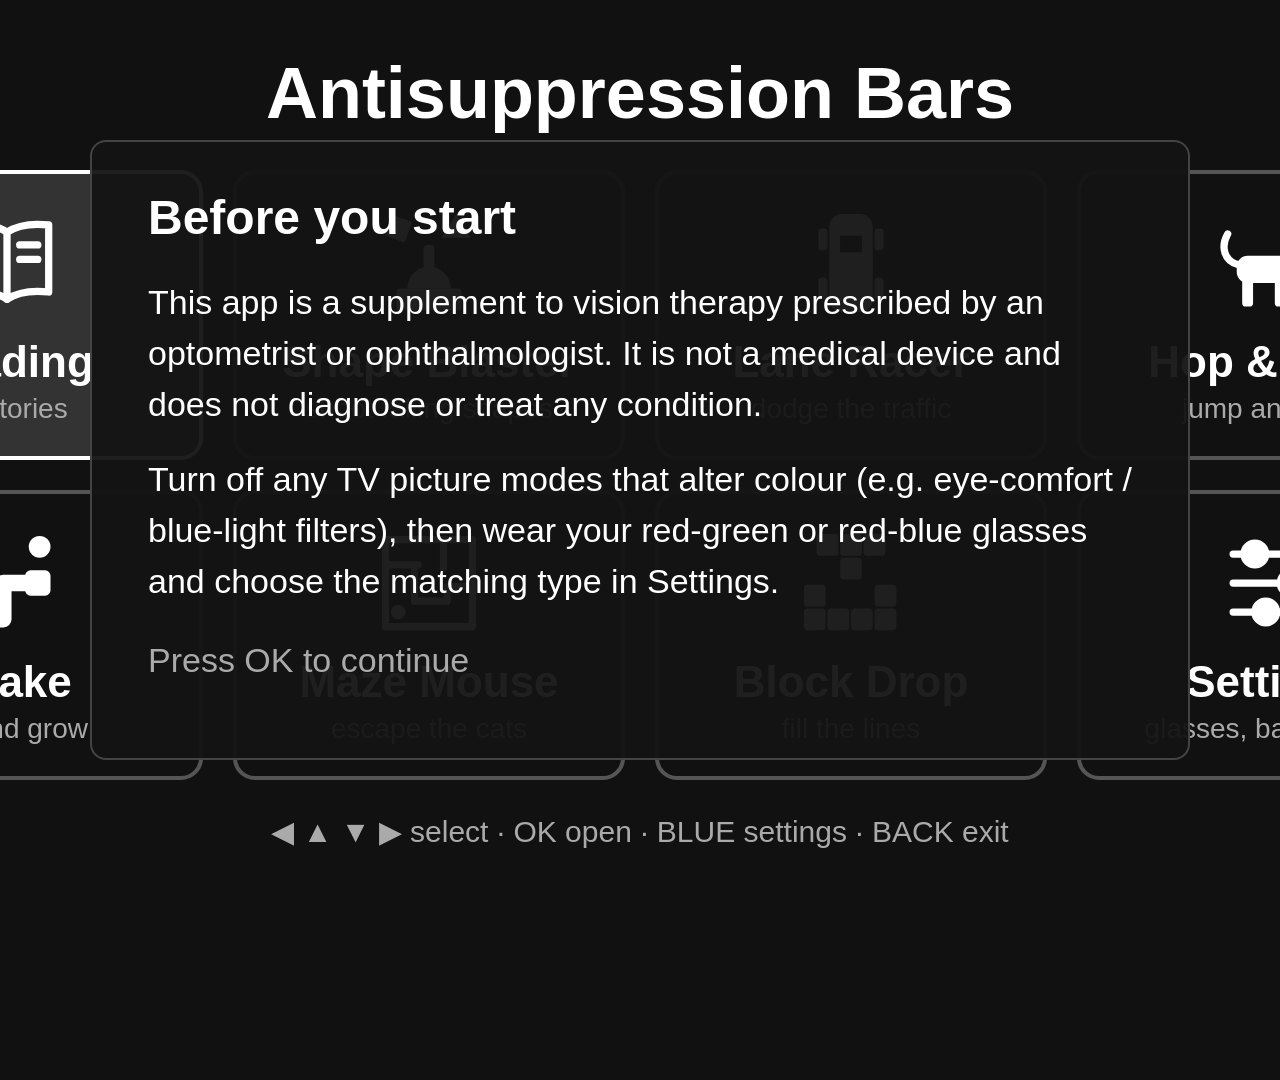
==== index.html @ 63d4d126 "Reference bar colours, colour picker and colour test - Default bars use the reference reading-bar co" ====
<!doctype html>
<html lang="en">
<head>
  <meta charset="utf-8">
  <title>Antisuppression Bars</title>
  <link rel="stylesheet" href="css/app.css">
</head>
<body>
  <!-- Home menu -->
  <section id="menu" class="screen">
    <h1 class="title">Antisuppression Bars</h1>
    <ul id="menu-list"></ul>
    <p class="hint">◀ ▲ ▼ ▶ select · OK open · BLUE settings · BACK exit</p>
  </section>

  <!-- Reading content shown under the bars -->
  <main id="reader" class="screen hidden">
    <article id="text"></article>
  </main>

  <!-- Games render here, under the bars -->
  <canvas id="game" class="screen hidden" width="1920" height="1080"></canvas>
  <p id="game-hint" class="hidden"></p>

  <!-- Colour test & picker -->
  <section id="calib" class="screen hidden"></section>

  <!-- Red/green bar overlay (always on top of content) -->
  <div id="bars" aria-hidden="true"></div>

  <!-- Settings panel -->
  <section id="panel" class="hidden">
    <h1>Settings</h1>
    <ul id="settings"></ul>
    <p class="hint">▲▼ select · ◀▶ change · OK / BACK close</p>
  </section>

  <!-- First-run disclaimer -->
  <section id="disclaimer" class="hidden">
    <h1>Before you start</h1>
    <p>This app is a supplement to vision therapy prescribed by an optometrist or
      ophthalmologist. It is not a medical device and does not diagnose or treat any condition.</p>
    <p>Turn off any TV picture modes that alter colour (e.g. eye-comfort / blue-light filters),
      then wear your red-green or red-blue glasses and choose the matching type in Settings.</p>
    <p class="hint">Press OK to continue</p>
  </section>

  <script src="js/settings.js"></script>
  <script src="js/bars.js"></script>
  <script src="js/stories.js"></script>
  <script src="js/sound.js"></script>
  <script src="js/games/engine.js"></script>
  <script src="js/games/blaster.js"></script>
  <script src="js/games/racer.js"></script>
  <script src="js/games/runner.js"></script>
  <script src="js/games/snake.js"></script>
  <script src="js/games/maze.js"></script>
  <script src="js/games/blocks.js"></script>
  <script src="js/menu-art.js"></script>
  <script src="js/calibrate.js"></script>
  <script src="js/app.js"></script>
</body>
</html>
---- css/app.css ----
* { box-sizing: border-box; margin: 0; padding: 0; }

html, body {
  width: 1920px;
  height: 1080px;
  overflow: hidden;
  background: #111;
  color: #fff;
  font-family: "LG Smart UI", "Museo Sans", Arial, sans-serif;
}

/* Reading area — TV safe area keeps text away from edges */
#reader {
  position: absolute;
  inset: 54px 96px;
  overflow: hidden;
}
#text {
  font-size: 44px;
  line-height: 1.6;
  max-width: 1500px;
  margin: 0 auto;
  transition: transform 0.2s ease-out;
}
#text p { margin-bottom: 1em; }
#text .story-title { font-size: 1.5em; margin-bottom: 0.8em; }
/* Arabic stories: right-to-left, with an Arabic-friendly font stack */
#text[dir="rtl"] {
  font-family: "Noto Naskh Arabic", "Noto Sans Arabic", "Geeza Pro", "Tahoma", "Arial", sans-serif;
  line-height: 1.9;
}
#text .story-end { color: #aaa; font-size: 0.7em; text-align: center; margin-top: 1.5em; }

/* Bars overlay */
#bars {
  position: absolute;
  inset: 0;
  pointer-events: none;
  mix-blend-mode: multiply;
}

/* Panels */
#panel, #disclaimer {
  position: absolute;
  background: rgba(20, 20, 20, 0.95);
  border: 2px solid #444;
  border-radius: 16px;
  padding: 48px 56px;
  z-index: 10;
}
#panel { right: 96px; top: 96px; width: 760px; }
#disclaimer { left: 50%; top: 50%; width: 1100px; transform: translate(-50%, -50%); }
#disclaimer p { font-size: 34px; line-height: 1.5; margin-bottom: 24px; }

h1 { font-size: 48px; margin-bottom: 32px; }

#settings { list-style: none; }
#settings li {
  display: flex;
  justify-content: space-between;
  font-size: 34px;
  padding: 12px 24px;
  border-radius: 10px;
}
#settings li.focused { background: #2b5cff; }
#settings .swatch {
  display: inline-block;
  width: 30px;
  height: 30px;
  border: 2px solid #fff;
  border-radius: 6px;
  vertical-align: middle;
  margin-right: 12px;
}
#settings .value::before { content: "◀  "; opacity: 0.6; }
#settings .value::after  { content: "  ▶"; opacity: 0.6; }

/* Home menu */
#menu {
  position: absolute;
  inset: 0;
  display: flex;
  flex-direction: column;
  align-items: center;
  justify-content: center;
}
#menu .title { font-size: 72px; margin-bottom: 36px; }
/* 4 x 2 grid of tiles (flex-wrap rather than CSS grid, for older webOS browsers) */
#menu-list { list-style: none; width: 1658px; display: flex; flex-wrap: wrap; }
#menu-list li {
  width: 392px;
  height: 290px;
  margin: 0 30px 30px 0;
  border: 4px solid #555;
  border-radius: 22px;
  display: flex;
  flex-direction: column;
  align-items: center;
  justify-content: center;
  text-align: center;
}
#menu-list li:nth-child(4n) { margin-right: 0; }
#menu-list li .icon { width: 116px; height: 116px; margin-bottom: 16px; }
#menu-list li .icon svg { width: 100%; height: 100%; display: block; }
#menu-list li .label { font-size: 44px; font-weight: bold; }
#menu-list li .sub { font-size: 28px; color: #aaa; margin-top: 6px; }
#menu-list li.focused { border-color: #fff; background: #333; }
#menu .hint { font-size: 30px; margin-top: 4px; }

/* Game canvas */
#game { position: absolute; inset: 0; }
#game-hint {
  position: absolute;
  bottom: 18px;
  width: 100%;
  text-align: center;
  font-size: 30px;
  color: #ccc;
  z-index: 5;
}

.hint { font-size: 26px; color: #aaa; margin-top: 28px; }
.hidden { display: none !important; }

/* ---------- Colour test & picker ---------- */
#calib {
  position: absolute;
  left: 0; top: 0; width: 1920px; height: 1080px;
  padding: 44px 96px 0;
  background: #111;
  z-index: 20;
}
#calib h1 { font-size: 56px; margin-bottom: 12px; }
.calib-intro { font-size: 28px; color: #bbb; max-width: 1600px; line-height: 1.4; margin-bottom: 30px; }
.calib-tests { display: flex; justify-content: space-between; }
.calib-test { display: flex; width: 850px; }
.calib-square {
  position: relative;
  width: 380px; height: 380px;
  flex: none;
  background: #111;
  border: 3px solid #444;
  margin-right: 34px;
}
.calib-cat { position: absolute; left: 40px; top: 30px; width: 300px; height: 300px; }
.calib-filter { position: absolute; left: 0; top: 0; right: 0; bottom: 0; mix-blend-mode: multiply; }
.calib-side { flex: 1; }
.calib-side h2 { font-size: 40px; margin-bottom: 8px; }
.calib-how { font-size: 24px; color: #bbb; line-height: 1.35; margin-bottom: 18px; }
.calib-swatch-row { display: flex; align-items: center; margin-bottom: 12px; }
.calib-swatch {
  position: relative;
  width: 64px; height: 64px;
  border: 3px solid #fff; border-radius: 10px;
  margin-right: 18px; cursor: pointer; overflow: hidden;
}
.calib-swatch input { position: absolute; left: 0; top: 0; width: 100%; height: 100%; opacity: 0; cursor: pointer; }
.calib-hex { font-size: 36px; font-family: monospace; }
.calib-row { border-radius: 10px; padding: 8px 14px; margin-bottom: 6px; border: 3px solid transparent; }
.calib-row.focused { border-color: #fff; background: #2a2a2a; }
.calib-slider { display: flex; align-items: center; cursor: pointer; }
.calib-ch { font-size: 30px; font-weight: bold; width: 40px; }
.calib-track { flex: 1; height: 22px; background: #333; border-radius: 11px; overflow: hidden; margin: 0 16px; }
.calib-fill { height: 100%; }
.calib-val { font-size: 28px; width: 64px; text-align: right; font-family: monospace; }
.calib-btn { font-size: 28px; display: inline-block; cursor: pointer; background: #222; }
.calib-actions { margin-top: 26px; }
.calib-actions .calib-btn { margin-right: 20px; padding: 14px 30px; font-size: 32px; }
.calib-done { background: #2b5cff; }
#calib .hint { font-size: 26px; margin-top: 16px; }
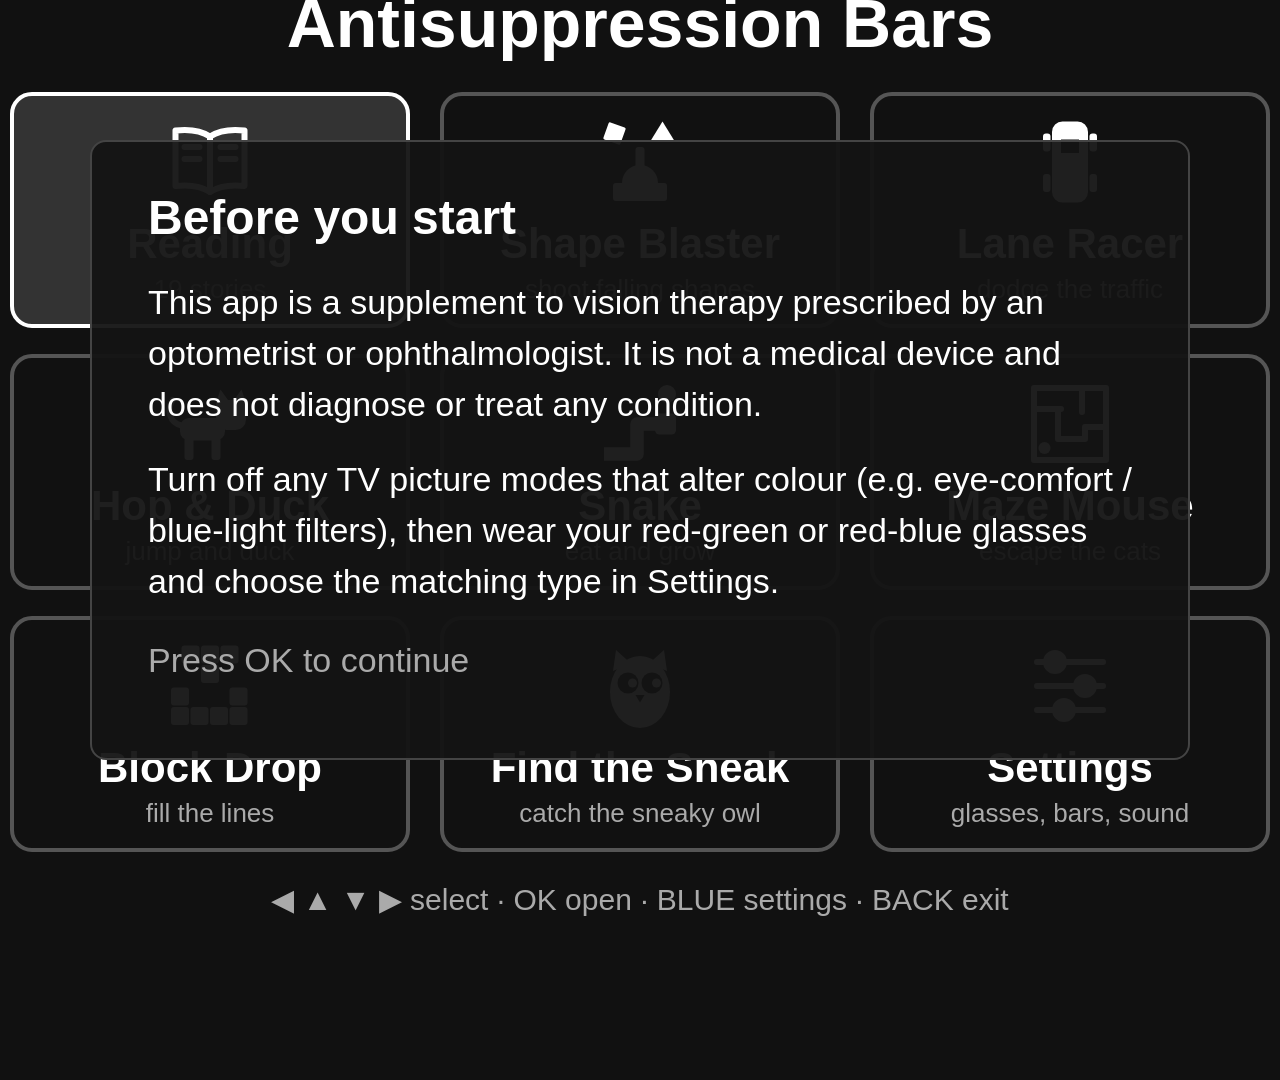
==== commit 31ab94f1: "New default colours, story list with drawings, French and funny stories, Find the Sneak - Default ba" ====
--- a/index.html
+++ b/index.html
@@ -17,6 +17,9 @@
   <main id="reader" class="screen hidden">
     <article id="text"></article>
   </main>
+
+  <!-- Story list -->
+  <section id="library" class="screen hidden"></section>
 
   <!-- Games render here, under the bars -->
   <canvas id="game" class="screen hidden" width="1920" height="1080"></canvas>
@@ -48,6 +51,7 @@
   <script src="js/settings.js"></script>
   <script src="js/bars.js"></script>
   <script src="js/stories.js"></script>
+  <script src="js/story-art.js"></script>
   <script src="js/sound.js"></script>
   <script src="js/games/engine.js"></script>
   <script src="js/games/blaster.js"></script>
@@ -56,8 +60,10 @@
   <script src="js/games/snake.js"></script>
   <script src="js/games/maze.js"></script>
   <script src="js/games/blocks.js"></script>
+  <script src="js/games/sneak.js"></script>
   <script src="js/menu-art.js"></script>
   <script src="js/calibrate.js"></script>
+  <script src="js/library.js"></script>
   <script src="js/app.js"></script>
 </body>
 </html>
--- a/css/app.css
+++ b/css/app.css
@@ -24,6 +24,9 @@
 }
 #text p { margin-bottom: 1em; }
 #text .story-title { font-size: 1.5em; margin-bottom: 0.8em; }
+#text .story-icon { display: inline-block; width: 1.5em; height: 1.5em; vertical-align: -0.35em; margin: 0 0.45em 0 0; }
+#text[dir="rtl"] .story-icon { margin: 0 0 0 0.45em; }
+#text .story-icon svg { width: 100%; height: 100%; display: block; }
 /* Arabic stories: right-to-left, with an Arabic-friendly font stack */
 #text[dir="rtl"] {
   font-family: "Noto Naskh Arabic", "Noto Sans Arabic", "Geeza Pro", "Tahoma", "Arial", sans-serif;
@@ -84,13 +87,13 @@
   align-items: center;
   justify-content: center;
 }
-#menu .title { font-size: 72px; margin-bottom: 36px; }
-/* 4 x 2 grid of tiles (flex-wrap rather than CSS grid, for older webOS browsers) */
-#menu-list { list-style: none; width: 1658px; display: flex; flex-wrap: wrap; }
+#menu .title { font-size: 68px; margin-bottom: 30px; }
+/* 3 x 3 grid of tiles (flex-wrap rather than CSS grid, for older webOS browsers) */
+#menu-list { list-style: none; width: 1260px; display: flex; flex-wrap: wrap; }
 #menu-list li {
-  width: 392px;
-  height: 290px;
-  margin: 0 30px 30px 0;
+  width: 400px;
+  height: 236px;
+  margin: 0 30px 26px 0;
   border: 4px solid #555;
   border-radius: 22px;
   display: flex;
@@ -99,11 +102,11 @@
   justify-content: center;
   text-align: center;
 }
-#menu-list li:nth-child(4n) { margin-right: 0; }
-#menu-list li .icon { width: 116px; height: 116px; margin-bottom: 16px; }
+#menu-list li:nth-child(3n) { margin-right: 0; }
+#menu-list li .icon { width: 96px; height: 96px; margin-bottom: 10px; }
 #menu-list li .icon svg { width: 100%; height: 100%; display: block; }
-#menu-list li .label { font-size: 44px; font-weight: bold; }
-#menu-list li .sub { font-size: 28px; color: #aaa; margin-top: 6px; }
+#menu-list li .label { font-size: 42px; font-weight: bold; }
+#menu-list li .sub { font-size: 26px; color: #aaa; margin-top: 6px; }
 #menu-list li.focused { border-color: #fff; background: #333; }
 #menu .hint { font-size: 30px; margin-top: 4px; }
 
@@ -168,3 +171,22 @@
 .calib-actions .calib-btn { margin-right: 20px; padding: 14px 30px; font-size: 32px; }
 .calib-done { background: #2b5cff; }
 #calib .hint { font-size: 26px; margin-top: 16px; }
+
+/* ---------- Story list ---------- */
+#library { position: absolute; left: 0; top: 0; width: 1920px; height: 1080px; padding: 40px 96px 0; }
+#library h1 { font-size: 56px; margin-bottom: 24px; }
+.lib-grid { list-style: none; display: flex; flex-wrap: wrap; width: 1728px; }
+.lib-grid li {
+  width: 324px; height: 196px;
+  margin: 0 27px 20px 0;
+  border: 4px solid #555; border-radius: 18px;
+  display: flex; flex-direction: column; align-items: center; justify-content: center;
+  text-align: center; padding: 0 12px; cursor: pointer;
+}
+.lib-grid li:nth-child(5n) { margin-right: 0; }
+.lib-grid li.focused { border-color: #fff; background: #333; }
+.lib-icon { width: 80px; height: 80px; margin-bottom: 8px; }
+.lib-icon svg { width: 100%; height: 100%; display: block; }
+.lib-title { font-size: 25px; font-weight: bold; line-height: 1.2; max-height: 2.4em; overflow: hidden; }
+.lib-lang { font-size: 20px; color: #aaa; margin-top: 4px; }
+#library .hint { font-size: 26px; margin-top: 6px; }
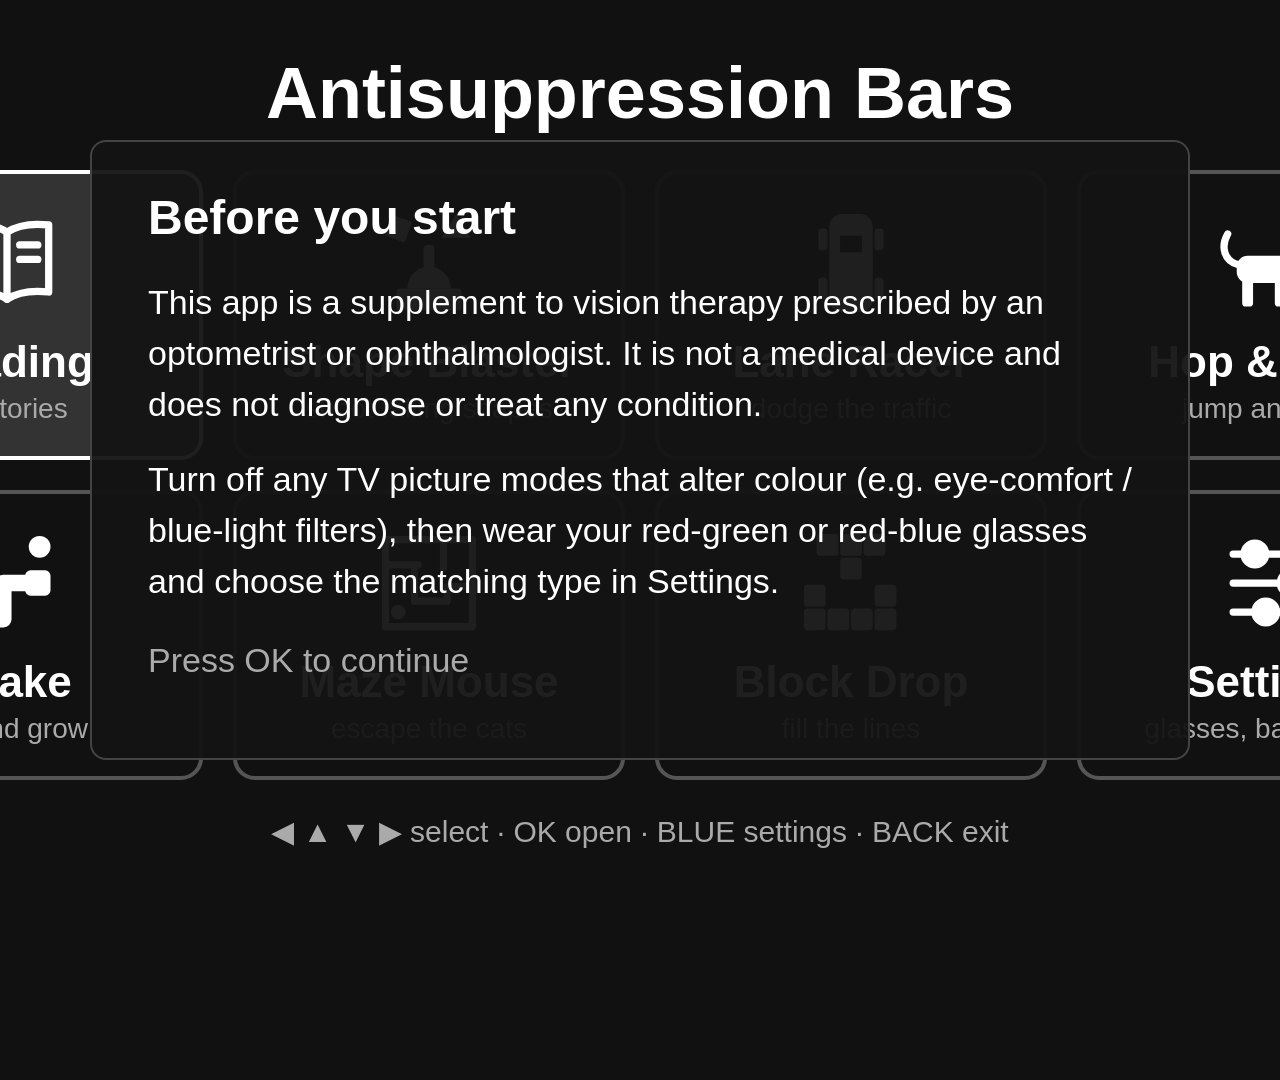
==== commit c2d521cc: "Remove Find the Sneak Game, menu tile, music theme, screenshot and docs removed. Home menu back to a" ====
--- a/index.html
+++ b/index.html
@@ -60,7 +60,6 @@
   <script src="js/games/snake.js"></script>
   <script src="js/games/maze.js"></script>
   <script src="js/games/blocks.js"></script>
-  <script src="js/games/sneak.js"></script>
   <script src="js/menu-art.js"></script>
   <script src="js/calibrate.js"></script>
   <script src="js/library.js"></script>
--- a/css/app.css
+++ b/css/app.css
@@ -87,13 +87,13 @@
   align-items: center;
   justify-content: center;
 }
-#menu .title { font-size: 68px; margin-bottom: 30px; }
-/* 3 x 3 grid of tiles (flex-wrap rather than CSS grid, for older webOS browsers) */
-#menu-list { list-style: none; width: 1260px; display: flex; flex-wrap: wrap; }
+#menu .title { font-size: 72px; margin-bottom: 36px; }
+/* 4 x 2 grid of tiles (flex-wrap rather than CSS grid, for older webOS browsers) */
+#menu-list { list-style: none; width: 1658px; display: flex; flex-wrap: wrap; }
 #menu-list li {
-  width: 400px;
-  height: 236px;
-  margin: 0 30px 26px 0;
+  width: 392px;
+  height: 290px;
+  margin: 0 30px 30px 0;
   border: 4px solid #555;
   border-radius: 22px;
   display: flex;
@@ -102,11 +102,11 @@
   justify-content: center;
   text-align: center;
 }
-#menu-list li:nth-child(3n) { margin-right: 0; }
-#menu-list li .icon { width: 96px; height: 96px; margin-bottom: 10px; }
+#menu-list li:nth-child(4n) { margin-right: 0; }
+#menu-list li .icon { width: 116px; height: 116px; margin-bottom: 16px; }
 #menu-list li .icon svg { width: 100%; height: 100%; display: block; }
-#menu-list li .label { font-size: 42px; font-weight: bold; }
-#menu-list li .sub { font-size: 26px; color: #aaa; margin-top: 6px; }
+#menu-list li .label { font-size: 44px; font-weight: bold; }
+#menu-list li .sub { font-size: 28px; color: #aaa; margin-top: 6px; }
 #menu-list li.focused { border-color: #fff; background: #333; }
 #menu .hint { font-size: 30px; margin-top: 4px; }
 
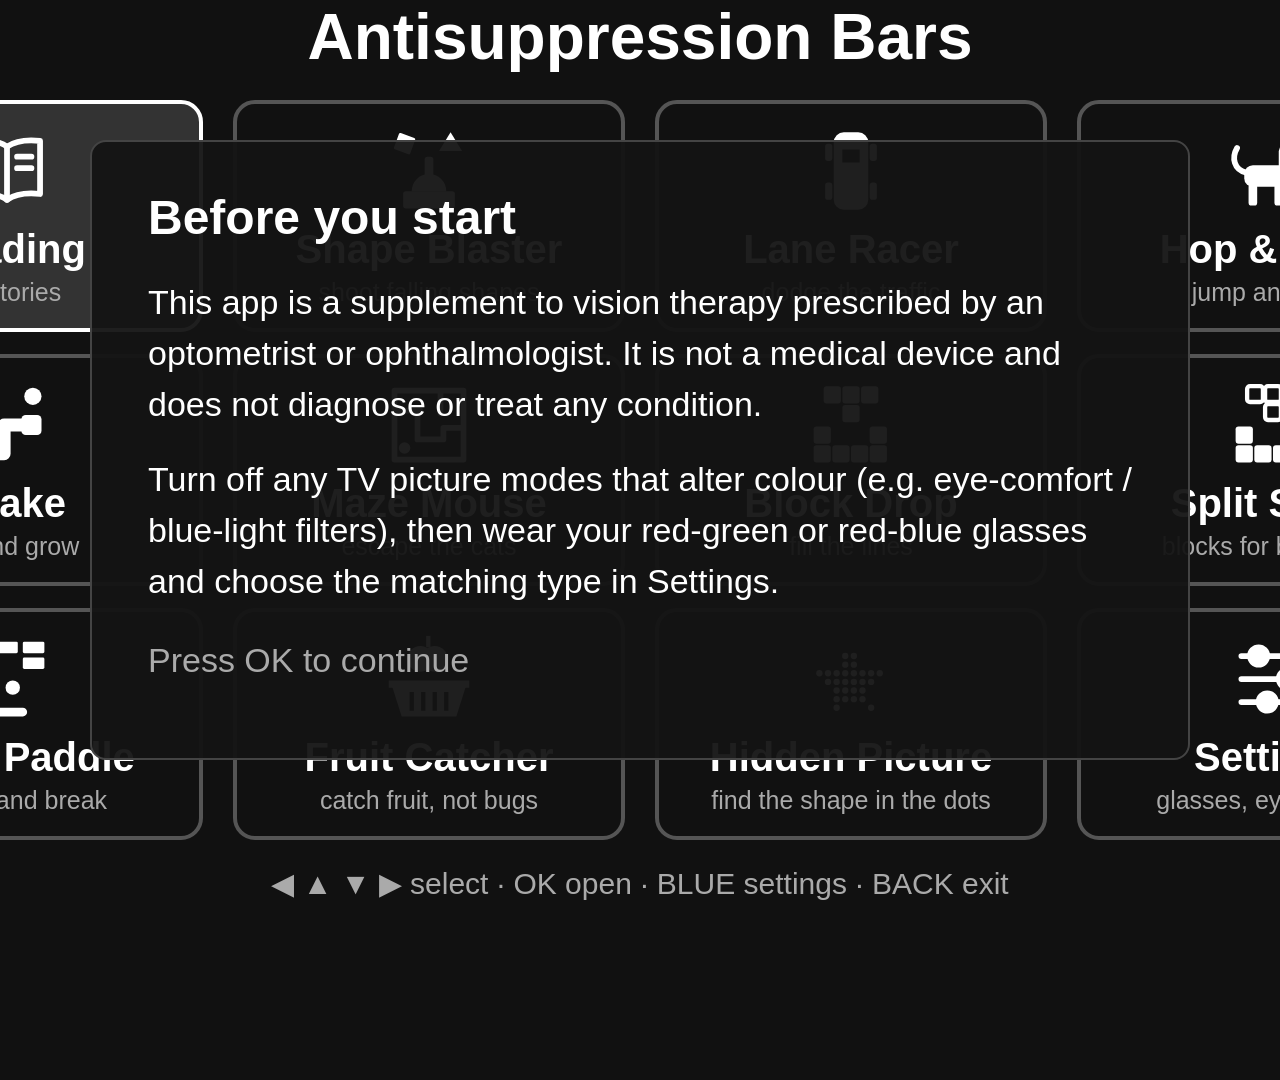
==== commit 3cd77986: "Add four two-eye (dichoptic) games and eye settings - Split Stack: falling block for the weaker eye," ====
--- a/index.html
+++ b/index.html
@@ -60,6 +60,9 @@
   <script src="js/games/snake.js"></script>
   <script src="js/games/maze.js"></script>
   <script src="js/games/blocks.js"></script>
+  <script src="js/games/paddle.js"></script>
+  <script src="js/games/fruit.js"></script>
+  <script src="js/games/picture.js"></script>
   <script src="js/menu-art.js"></script>
   <script src="js/calibrate.js"></script>
   <script src="js/library.js"></script>
--- a/css/app.css
+++ b/css/app.css
@@ -61,8 +61,8 @@
 #settings li {
   display: flex;
   justify-content: space-between;
-  font-size: 34px;
-  padding: 12px 24px;
+  font-size: 31px;
+  padding: 7px 24px;
   border-radius: 10px;
 }
 #settings li.focused { background: #2b5cff; }
@@ -87,13 +87,13 @@
   align-items: center;
   justify-content: center;
 }
-#menu .title { font-size: 72px; margin-bottom: 36px; }
-/* 4 x 2 grid of tiles (flex-wrap rather than CSS grid, for older webOS browsers) */
+#menu .title { font-size: 64px; margin-bottom: 26px; }
+/* 4 x 3 grid of tiles (flex-wrap rather than CSS grid, for older webOS browsers) */
 #menu-list { list-style: none; width: 1658px; display: flex; flex-wrap: wrap; }
 #menu-list li {
   width: 392px;
-  height: 290px;
-  margin: 0 30px 30px 0;
+  height: 232px;
+  margin: 0 30px 22px 0;
   border: 4px solid #555;
   border-radius: 22px;
   display: flex;
@@ -103,10 +103,10 @@
   text-align: center;
 }
 #menu-list li:nth-child(4n) { margin-right: 0; }
-#menu-list li .icon { width: 116px; height: 116px; margin-bottom: 16px; }
+#menu-list li .icon { width: 92px; height: 92px; margin-bottom: 10px; }
 #menu-list li .icon svg { width: 100%; height: 100%; display: block; }
-#menu-list li .label { font-size: 44px; font-weight: bold; }
-#menu-list li .sub { font-size: 28px; color: #aaa; margin-top: 6px; }
+#menu-list li .label { font-size: 40px; font-weight: bold; }
+#menu-list li .sub { font-size: 25px; color: #aaa; margin-top: 6px; }
 #menu-list li.focused { border-color: #fff; background: #333; }
 #menu .hint { font-size: 30px; margin-top: 4px; }
 
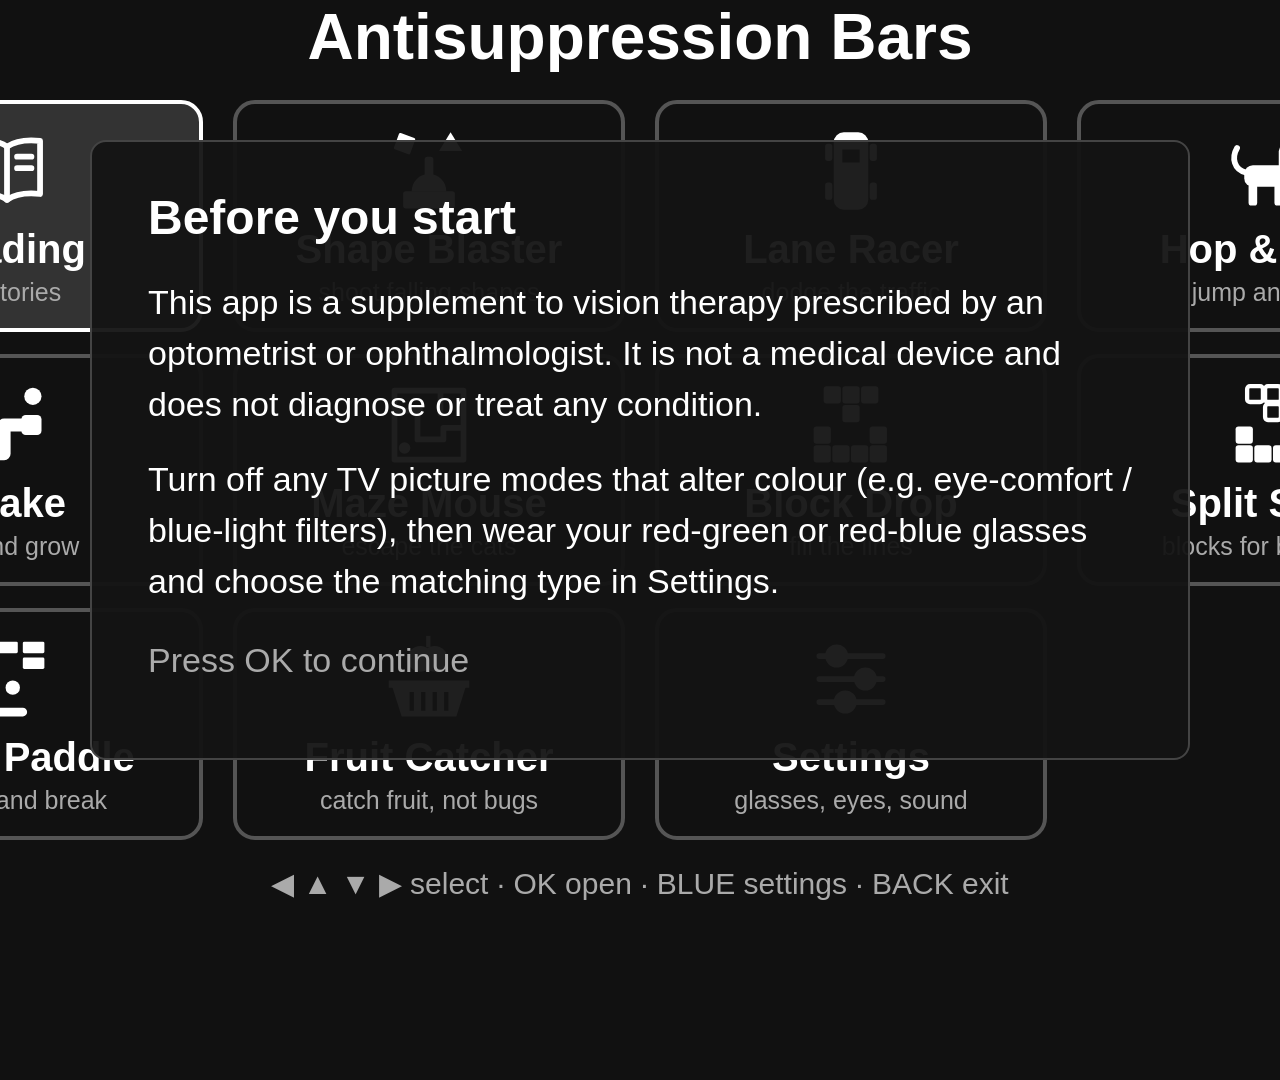
==== commit c589cdc0: "Remove Hidden Picture; note that two-eye games use the Settings colours Game, menu tile, music theme" ====
--- a/index.html
+++ b/index.html
@@ -62,7 +62,6 @@
   <script src="js/games/blocks.js"></script>
   <script src="js/games/paddle.js"></script>
   <script src="js/games/fruit.js"></script>
-  <script src="js/games/picture.js"></script>
   <script src="js/menu-art.js"></script>
   <script src="js/calibrate.js"></script>
   <script src="js/library.js"></script>
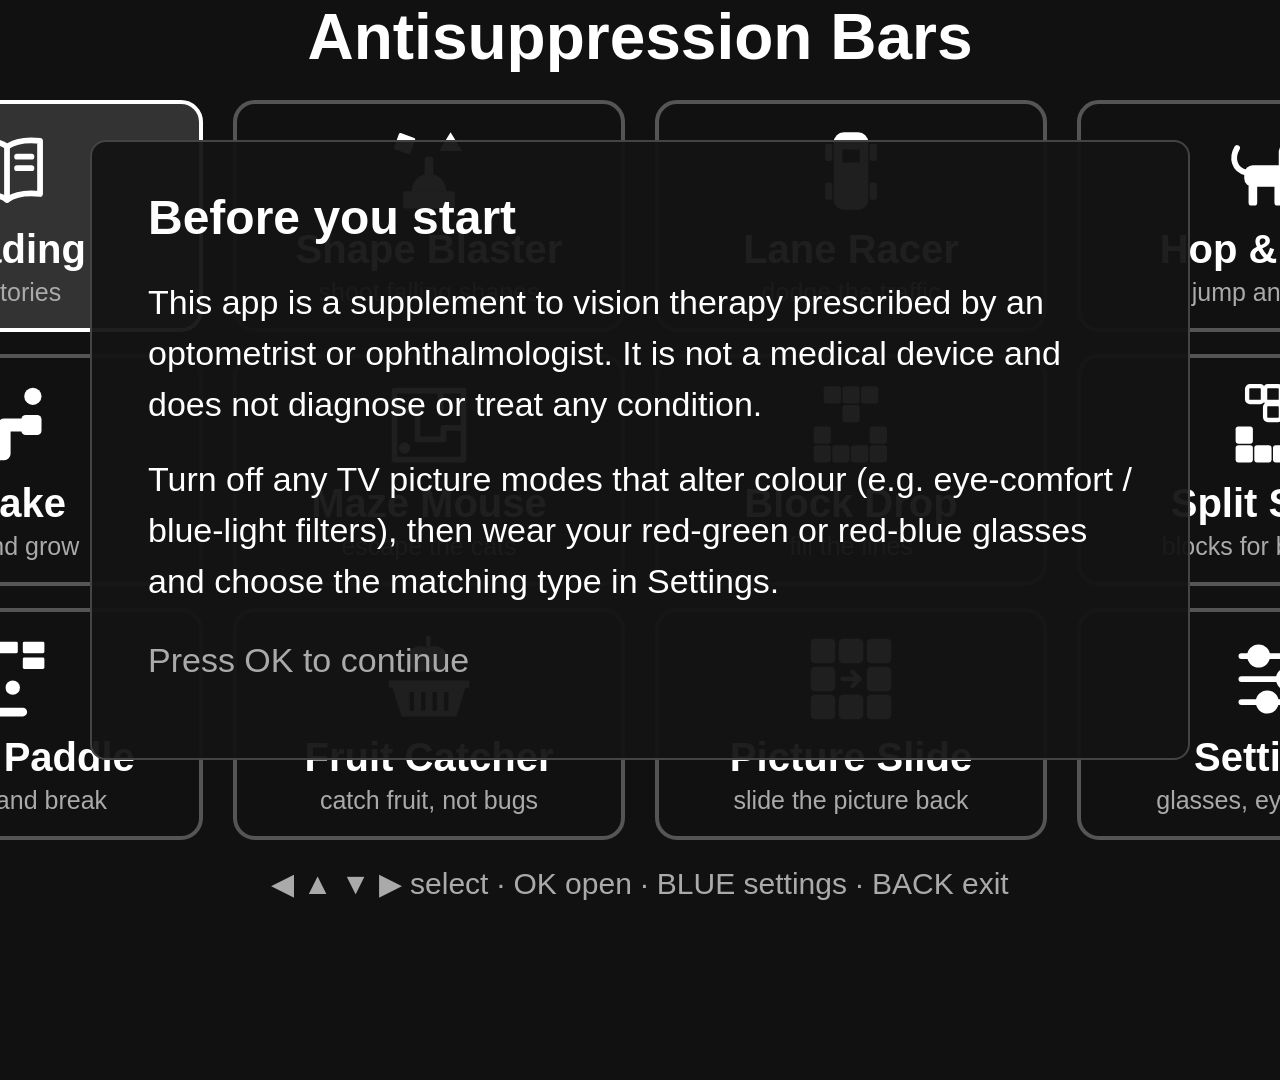
==== commit 7c3192b0: "Add Picture Slide, a two-eye sliding puzzle (no bars) A story drawing is cut into tiles with one gap" ====
--- a/index.html
+++ b/index.html
@@ -62,6 +62,7 @@
   <script src="js/games/blocks.js"></script>
   <script src="js/games/paddle.js"></script>
   <script src="js/games/fruit.js"></script>
+  <script src="js/games/slide.js"></script>
   <script src="js/menu-art.js"></script>
   <script src="js/calibrate.js"></script>
   <script src="js/library.js"></script>
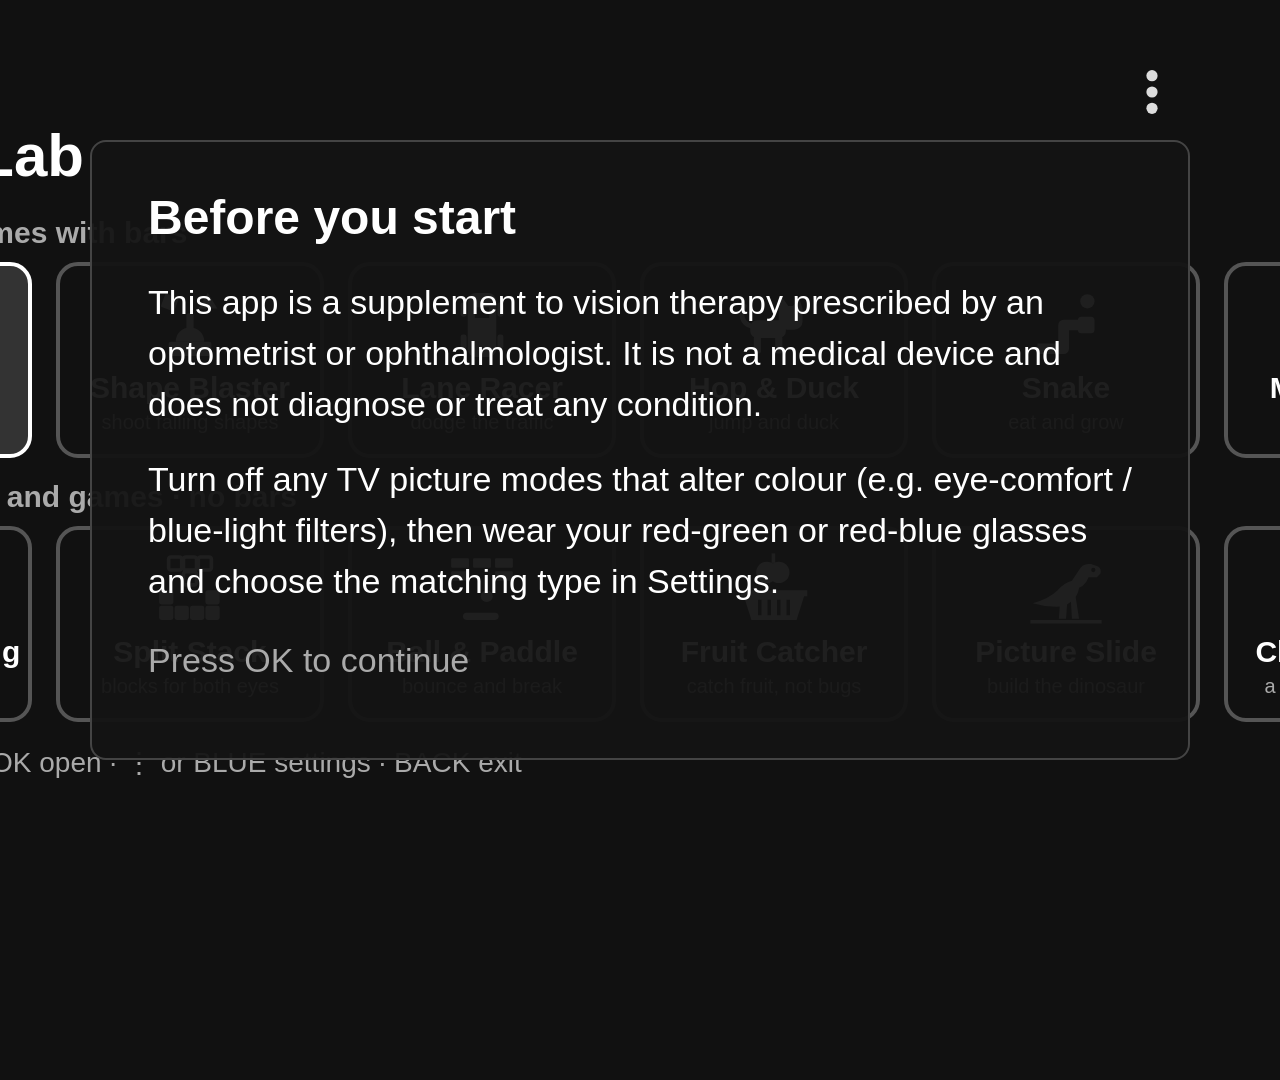
==== commit 5d34a649: "Rename to Fusion Lab; two-row menu with Two-eye Reading; settings behind a ⋮ button - Reading moves " ====
--- a/index.html
+++ b/index.html
@@ -2,15 +2,16 @@
 <html lang="en">
 <head>
   <meta charset="utf-8">
-  <title>Antisuppression Bars</title>
+  <title>Fusion Lab</title>
   <link rel="stylesheet" href="css/app.css">
 </head>
 <body>
   <!-- Home menu -->
   <section id="menu" class="screen">
-    <h1 class="title">Antisuppression Bars</h1>
+    <h1 class="title">Fusion Lab</h1>
+    <button id="menu-more" type="button" tabindex="-1" aria-label="Settings" title="Settings"><svg viewBox="0 0 24 24" aria-hidden="true" fill="currentColor"><circle cx="12" cy="5" r="2.4"/><circle cx="12" cy="12" r="2.4"/><circle cx="12" cy="19" r="2.4"/></svg></button>
     <ul id="menu-list"></ul>
-    <p class="hint">◀ ▲ ▼ ▶ select · OK open · BLUE settings · BACK exit</p>
+    <p class="hint">◀ ▲ ▼ ▶ select · OK open · ⋮ or BLUE settings · BACK exit</p>
   </section>
 
   <!-- Reading content shown under the bars -->
--- a/css/app.css
+++ b/css/app.css
@@ -87,13 +87,13 @@
   align-items: center;
   justify-content: center;
 }
-#menu .title { font-size: 64px; margin-bottom: 26px; }
-/* 4 x 3 grid of tiles (flex-wrap rather than CSS grid, for older webOS browsers) */
-#menu-list { list-style: none; width: 1658px; display: flex; flex-wrap: wrap; }
+#menu .title { font-size: 60px; margin-bottom: 4px; width: 1752px; text-align: left; }
+/* Tiles in three labelled rows (flex-wrap rather than CSS grid, for older webOS browsers) */
+#menu-list { list-style: none; width: 1752px; display: flex; flex-wrap: wrap; }
 #menu-list li {
-  width: 392px;
-  height: 232px;
-  margin: 0 30px 22px 0;
+  width: 268px;
+  height: 196px;
+  margin: 0 24px 0 0;
   border: 4px solid #555;
   border-radius: 22px;
   display: flex;
@@ -102,13 +102,27 @@
   justify-content: center;
   text-align: center;
 }
-#menu-list li:nth-child(4n) { margin-right: 0; }
-#menu-list li .icon { width: 92px; height: 92px; margin-bottom: 10px; }
+#menu-list li.menu-head {
+  width: 100%; height: auto; margin: 22px 0 12px; border: none; border-radius: 0;
+  display: block; text-align: left; font-size: 30px; font-weight: bold; color: #aaa;
+}
+#menu-list li .icon { width: 76px; height: 76px; margin-bottom: 8px; }
 #menu-list li .icon svg { width: 100%; height: 100%; display: block; }
-#menu-list li .label { font-size: 40px; font-weight: bold; }
-#menu-list li .sub { font-size: 25px; color: #aaa; margin-top: 6px; }
+#menu-list li .label { font-size: 30px; font-weight: bold; }
+#menu-list li .sub { font-size: 20px; color: #aaa; margin-top: 6px; }
 #menu-list li.focused { border-color: #fff; background: #333; }
-#menu .hint { font-size: 30px; margin-top: 4px; }
+#menu .hint { font-size: 28px; margin-top: 24px; width: 1752px; text-align: left; }
+
+/* Settings: only a ⋮ button at the top right of the home menu */
+#menu-more {
+  position: absolute; top: 48px; right: 84px; width: 88px; height: 88px;
+  border: 4px solid transparent; border-radius: 50%; background: none; color: #ddd;
+  display: flex; align-items: center; justify-content: center; padding: 0; cursor: pointer;
+}
+#menu-more svg { width: 56px; height: 56px; display: block; }
+#menu-more.focused { border-color: #fff; background: #333; color: #fff; }
+/* Two-eye reading: no bars; words are coloured per eye in app.js */
+#text.two-eye .story-end { color: #888; }
 
 /* Game canvas */
 #game { position: absolute; inset: 0; }
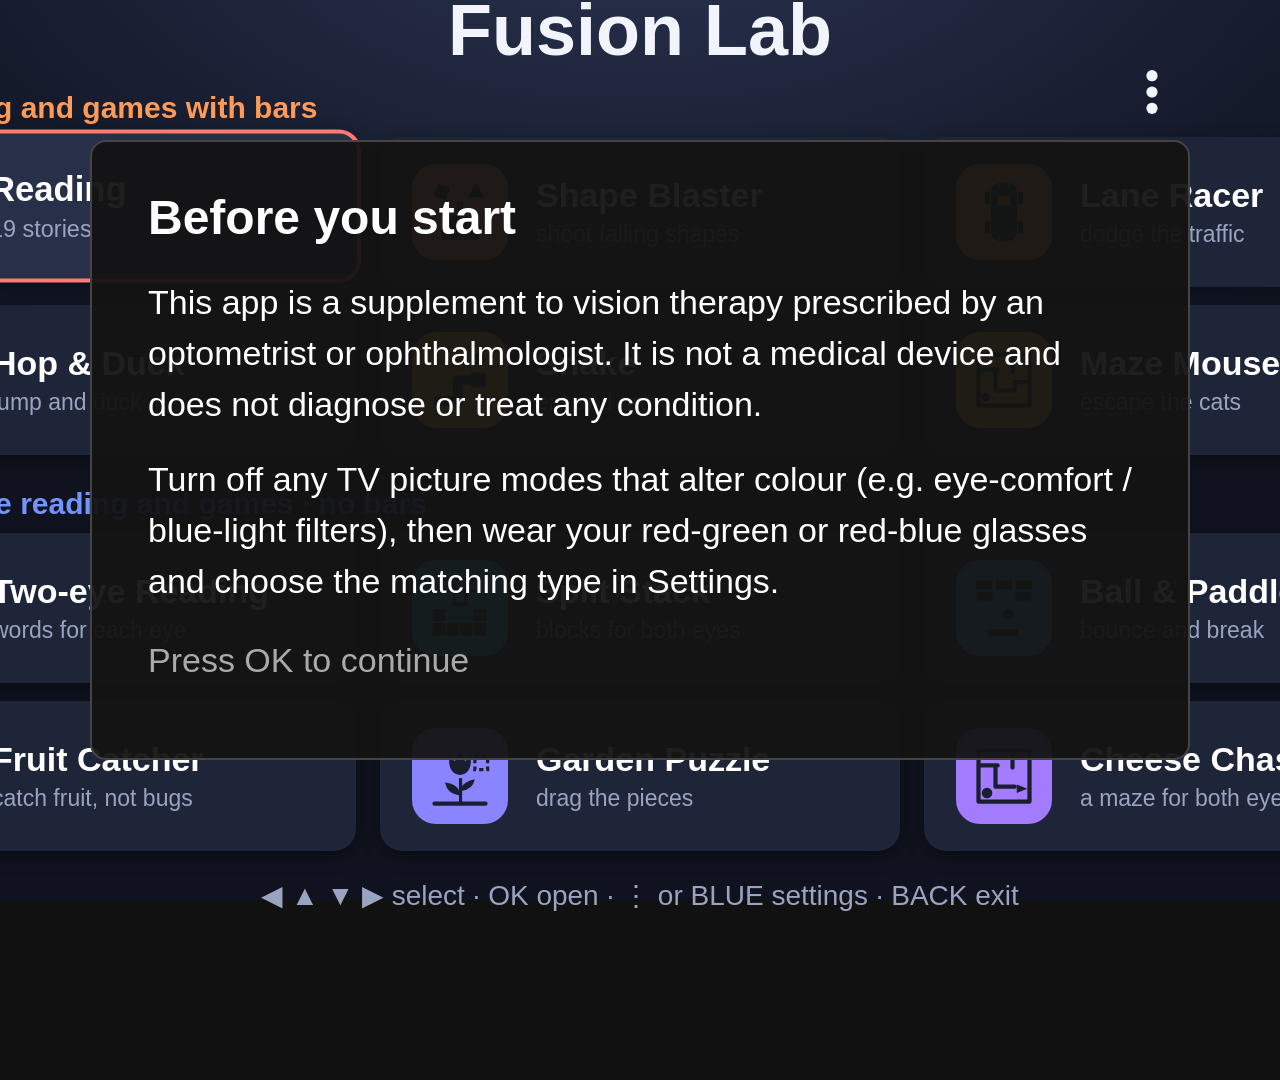
==== commit 73c327bf: "Replace Picture Slide with Garden Puzzle: drag-and-drop red and green gardens - Pieces wait in a tra" ====
--- a/index.html
+++ b/index.html
@@ -63,7 +63,7 @@
   <script src="js/games/blocks.js"></script>
   <script src="js/games/paddle.js"></script>
   <script src="js/games/fruit.js"></script>
-  <script src="js/games/slide.js"></script>
+  <script src="js/games/garden.js"></script>
   <script src="js/menu-art.js"></script>
   <script src="js/calibrate.js"></script>
   <script src="js/library.js"></script>
--- a/css/app.css
+++ b/css/app.css
@@ -87,31 +87,33 @@
   align-items: center;
   justify-content: center;
 }
-#menu .title { font-size: 60px; margin-bottom: 4px; width: 1752px; text-align: left; }
-/* Tiles in three labelled rows (flex-wrap rather than CSS grid, for older webOS browsers) */
-#menu-list { list-style: none; width: 1752px; display: flex; flex-wrap: wrap; }
+#menu .title { font-size: 64px; margin-bottom: 6px; width: 1632px; text-align: center; }
+/* Tiles in a 3 × 4 grid: two labelled groups of two rows of three
+   (flex-wrap rather than CSS grid, for older webOS browsers) */
+#menu-list { list-style: none; width: 1632px; display: flex; flex-wrap: wrap; }
 #menu-list li {
-  width: 268px;
-  height: 196px;
-  margin: 0 24px 0 0;
+  width: 520px;
+  height: 150px;
+  margin: 0 12px 18px;
+  padding: 0 28px;
   border: 4px solid #555;
   border-radius: 22px;
   display: flex;
-  flex-direction: column;
+  flex-direction: row;
   align-items: center;
-  justify-content: center;
-  text-align: center;
+  text-align: left;
 }
 #menu-list li.menu-head {
-  width: 100%; height: auto; margin: 22px 0 12px; border: none; border-radius: 0;
+  width: 1608px; height: auto; margin: 14px 12px 12px; padding: 0; border: none; border-radius: 0;
   display: block; text-align: left; font-size: 30px; font-weight: bold; color: #aaa;
 }
-#menu-list li .icon { width: 76px; height: 76px; margin-bottom: 8px; }
+#menu-list li .icon { width: 84px; height: 84px; margin-right: 28px; flex-shrink: 0; }
 #menu-list li .icon svg { width: 100%; height: 100%; display: block; }
-#menu-list li .label { font-size: 30px; font-weight: bold; }
-#menu-list li .sub { font-size: 20px; color: #aaa; margin-top: 6px; }
+#menu-list li .txt { display: flex; flex-direction: column; }
+#menu-list li .label { font-size: 34px; font-weight: bold; }
+#menu-list li .sub { font-size: 23px; color: #aaa; margin-top: 6px; }
 #menu-list li.focused { border-color: #fff; background: #333; }
-#menu .hint { font-size: 28px; margin-top: 24px; width: 1752px; text-align: left; }
+#menu .hint { font-size: 28px; margin-top: 10px; width: 1632px; text-align: center; }
 
 /* Settings: only a ⋮ button at the top right of the home menu */
 #menu-more {
@@ -204,3 +206,71 @@
 .lib-title { font-size: 25px; font-weight: bold; line-height: 1.2; max-height: 2.4em; overflow: hidden; }
 .lib-lang { font-size: 20px; color: #aaa; margin-top: 4px; }
 #library .hint { font-size: 26px; margin-top: 6px; }
+
+/* ---------- Menu themes (Settings → Menu theme): night (default) and light ----------
+   Only the home menu and story list are themed; reading and games keep their own dark screens.
+   With bars = warm shades (red → amber); two-eye = cool shades (teal → violet).
+   Explicit colours rather than CSS variables, for older webOS browsers. */
+#menu-list li { -webkit-transition: -webkit-transform .15s; transition: transform .15s; }
+#menu-list li.focused { -webkit-transform: translateY(-6px) scale(1.02); transform: translateY(-6px) scale(1.02); }
+#menu .title { font-size: 72px; }
+#menu-list li.menu-head:before { content: ''; display: inline-block; width: 44px; height: 10px; border-radius: 5px;
+  margin-right: 14px; vertical-align: 6px; background: linear-gradient(90deg, #ef5350, #eeb02a); }
+#menu-list li.menu-head ~ li.menu-head:before { background: linear-gradient(90deg, #14b8a6, #7c55e6); }
+#menu-list li[data-i] .icon, .lib-grid .lib-icon { border-radius: 24px; padding: 14px; width: 96px; height: 96px; }
+.lib-grid .lib-icon { width: 76px; height: 76px; padding: 10px; border-radius: 20px; margin-bottom: 6px; }
+
+/* Night */
+body.theme-night #menu, body.theme-night #library {
+  background: #151a2b; background: radial-gradient(1200px 600px at 50% -10%, #2a3350 0%, #151a2b 60%, #10131f 100%); }
+body.theme-night #menu .title { color: #f2f4fb; }
+body.theme-night #menu .hint, body.theme-night #menu-list li .sub, body.theme-night #library .hint, body.theme-night .lib-lang { color: #9aa3bf; }
+body.theme-night #menu-list li.menu-head { color: #ff9b58; }
+body.theme-night #menu-list li.menu-head ~ li.menu-head { color: #7393ff; }
+body.theme-night #menu-list li[data-i], body.theme-night .lib-grid li { background: #1f2538; border-color: #1f2538; box-shadow: 0 6px 18px rgba(0,0,0,.35); }
+body.theme-night #menu-list li[data-i] .icon, body.theme-night .lib-grid .lib-icon { color: #1a1f30; }
+body.theme-night #menu-list li.focused, body.theme-night .lib-grid li.focused { background: #283049; }
+body.theme-night #menu-more { color: #f2f4fb; }
+body.theme-night #menu-more.focused { background: #283049; border-color: #f2f4fb; }
+
+/* Light */
+body.theme-light #menu, body.theme-light #library { background: #f2f4fa; color: #2b2840; }
+body.theme-light #menu .title, body.theme-light #menu-more { color: #2b2840; }
+body.theme-light #menu .hint, body.theme-light #menu-list li .sub, body.theme-light #library .hint, body.theme-light .lib-lang { color: #6b6880; }
+body.theme-light #menu-list li.menu-head { color: #e8603c; }
+body.theme-light #menu-list li.menu-head ~ li.menu-head { color: #3f7fe6; }
+body.theme-light #menu-list li[data-i], body.theme-light .lib-grid li { background: #fff; border-color: #fff; color: #2b2840; box-shadow: 0 4px 14px rgba(40,50,90,.08); }
+body.theme-light #menu-list li[data-i] .icon, body.theme-light .lib-grid .lib-icon { color: #fff; }
+body.theme-light #menu-list li.focused, body.theme-light .lib-grid li.focused { box-shadow: 0 12px 26px rgba(40,50,90,.18); }
+body.theme-light #menu-more.focused { background: #fff; border-color: #2b2840; }
+
+body.theme-night #menu-list li[data-i="0"] .icon { background: #ff7a72; } body.theme-night #menu-list li[data-i="0"].focused { border-color: #ff7a72; }
+body.theme-night #menu-list li[data-i="6"] .icon { background: #3ed6c4; } body.theme-night #menu-list li[data-i="6"].focused { border-color: #3ed6c4; }
+body.theme-light #menu-list li[data-i="0"] .icon { background: #ef5350; } body.theme-light #menu-list li[data-i="0"].focused { border-color: #ef5350; }
+body.theme-light #menu-list li[data-i="6"] .icon { background: #14b8a6; } body.theme-light #menu-list li[data-i="6"].focused { border-color: #14b8a6; }
+body.theme-night #menu-list li[data-i="1"] .icon { background: #ff8a63; } body.theme-night #menu-list li[data-i="1"].focused { border-color: #ff8a63; }
+body.theme-night #menu-list li[data-i="7"] .icon { background: #38c2e6; } body.theme-night #menu-list li[data-i="7"].focused { border-color: #38c2e6; }
+body.theme-light #menu-list li[data-i="1"] .icon { background: #f2664a; } body.theme-light #menu-list li[data-i="1"].focused { border-color: #f2664a; }
+body.theme-light #menu-list li[data-i="7"] .icon { background: #0ea5c6; } body.theme-light #menu-list li[data-i="7"].focused { border-color: #0ea5c6; }
+body.theme-night #menu-list li[data-i="2"] .icon { background: #ff9b58; } body.theme-night #menu-list li[data-i="2"].focused { border-color: #ff9b58; }
+body.theme-night #menu-list li[data-i="8"] .icon { background: #56a8ff; } body.theme-night #menu-list li[data-i="8"].focused { border-color: #56a8ff; }
+body.theme-light #menu-list li[data-i="2"] .icon { background: #f57a42; } body.theme-light #menu-list li[data-i="2"].focused { border-color: #f57a42; }
+body.theme-light #menu-list li[data-i="8"] .icon { background: #2b8fe0; } body.theme-light #menu-list li[data-i="8"].focused { border-color: #2b8fe0; }
+body.theme-night #menu-list li[data-i="3"] .icon { background: #ffad4f; } body.theme-night #menu-list li[data-i="3"].focused { border-color: #ffad4f; }
+body.theme-night #menu-list li[data-i="9"] .icon { background: #7393ff; } body.theme-night #menu-list li[data-i="9"].focused { border-color: #7393ff; }
+body.theme-light #menu-list li[data-i="3"] .icon { background: #f88e3a; } body.theme-light #menu-list li[data-i="3"].focused { border-color: #f88e3a; }
+body.theme-light #menu-list li[data-i="9"] .icon { background: #4a78ea; } body.theme-light #menu-list li[data-i="9"].focused { border-color: #4a78ea; }
+body.theme-night #menu-list li[data-i="4"] .icon { background: #ffbe48; } body.theme-night #menu-list li[data-i="4"].focused { border-color: #ffbe48; }
+body.theme-night #menu-list li[data-i="10"] .icon { background: #8a85ff; } body.theme-night #menu-list li[data-i="10"].focused { border-color: #8a85ff; }
+body.theme-light #menu-list li[data-i="4"] .icon { background: #f6a232; } body.theme-light #menu-list li[data-i="4"].focused { border-color: #f6a232; }
+body.theme-light #menu-list li[data-i="10"] .icon { background: #6366f1; } body.theme-light #menu-list li[data-i="10"].focused { border-color: #6366f1; }
+body.theme-night #menu-list li[data-i="5"] .icon { background: #ffcc4a; } body.theme-night #menu-list li[data-i="5"].focused { border-color: #ffcc4a; }
+body.theme-night #menu-list li[data-i="11"] .icon { background: #a27bff; } body.theme-night #menu-list li[data-i="11"].focused { border-color: #a27bff; }
+body.theme-light #menu-list li[data-i="5"] .icon { background: #eeb02a; } body.theme-light #menu-list li[data-i="5"].focused { border-color: #eeb02a; }
+body.theme-light #menu-list li[data-i="11"] .icon { background: #7c55e6; } body.theme-light #menu-list li[data-i="11"].focused { border-color: #7c55e6; }
+body.theme-night .lib-grid li[data-lang="en"] .lib-icon { background: #ff9b58; } body.theme-night .lib-grid li[data-lang="en"].focused { border-color: #ff9b58; }
+body.theme-night .lib-grid li[data-lang="fr"] .lib-icon { background: #38c2e6; } body.theme-night .lib-grid li[data-lang="fr"].focused { border-color: #38c2e6; }
+body.theme-night .lib-grid li[data-lang="ar"] .lib-icon { background: #a27bff; } body.theme-night .lib-grid li[data-lang="ar"].focused { border-color: #a27bff; }
+body.theme-light .lib-grid li[data-lang="en"] .lib-icon { background: #f57a42; } body.theme-light .lib-grid li[data-lang="en"].focused { border-color: #f57a42; }
+body.theme-light .lib-grid li[data-lang="fr"] .lib-icon { background: #0ea5c6; } body.theme-light .lib-grid li[data-lang="fr"].focused { border-color: #0ea5c6; }
+body.theme-light .lib-grid li[data-lang="ar"] .lib-icon { background: #7c55e6; } body.theme-light .lib-grid li[data-lang="ar"].focused { border-color: #7c55e6; }
